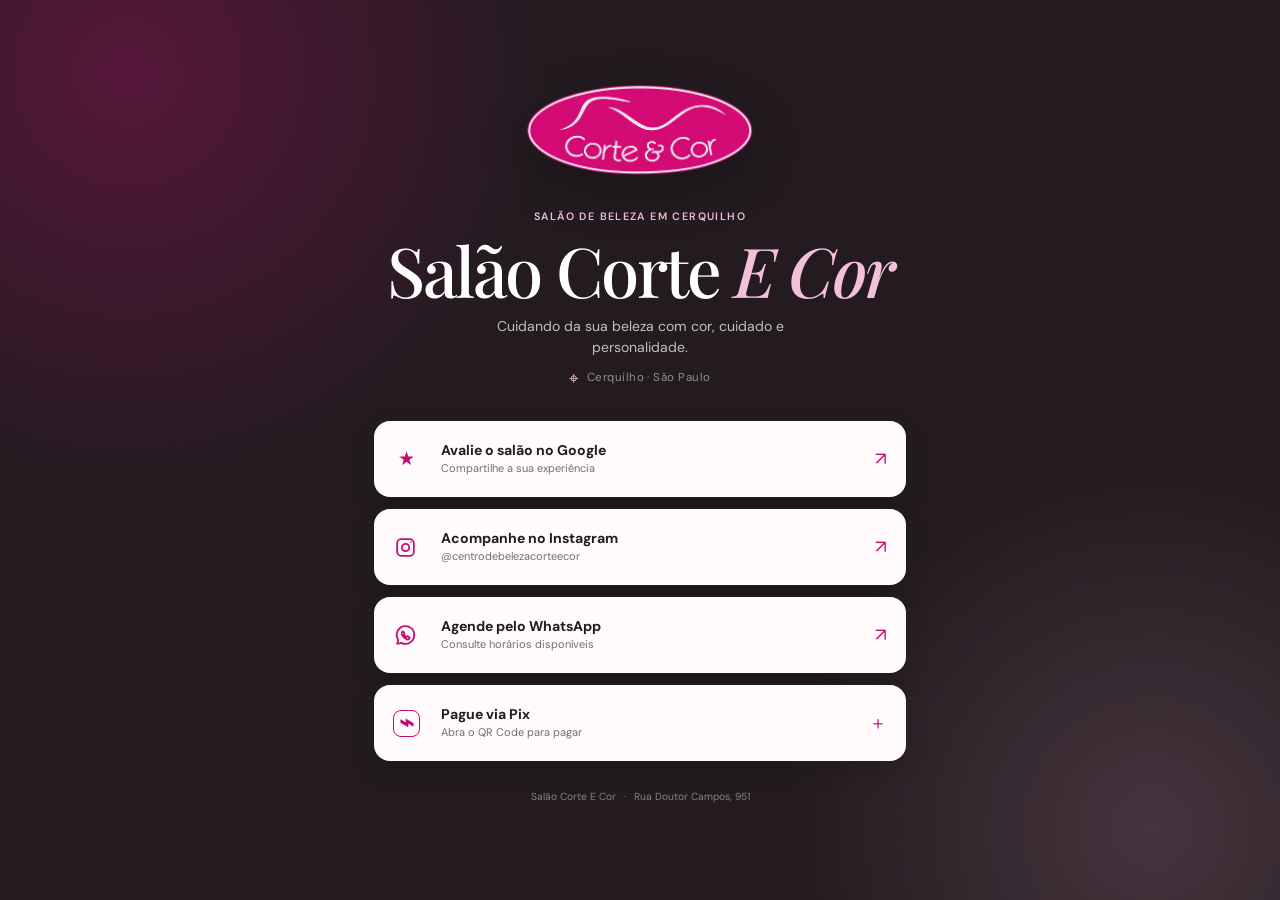
==== biosite/index.html @ 380e9a26 "Add Biosite payment and social links" ====
<!doctype html>
<html lang="pt-BR">
  <head>
    <meta charset="utf-8">
    <meta name="viewport" content="width=device-width, initial-scale=1">
    <meta name="theme-color" content="#231b20">
    <meta name="description" content="Links do Salão Corte E Cor: avaliação no Google, Instagram, agendamento e pagamento via Pix.">
    <meta property="og:type" content="website">
    <meta property="og:title" content="Salão Corte E Cor | Links oficiais">
    <meta property="og:description" content="Encontre os links oficiais do Salão Corte E Cor em Cerquilho.">
    <meta property="og:image" content="../assets/logo.png">
    <title>Salão Corte E Cor | Links oficiais</title>
    <link rel="icon" type="image/png" href="../assets/logo.png">
    <link rel="stylesheet" href="../styles.css">
    <link rel="stylesheet" href="biosite.css">
  </head>
  <body class="biosite-page">
    <main class="biosite-shell">
      <div class="biosite-card">
        <header class="biosite-header">
          <div class="biosite-logo-wrap">
            <img src="../assets/logo.png" alt="Salão Corte E Cor" width="1916" height="821">
          </div>
          <p class="eyebrow">Salão de beleza em Cerquilho</p>
          <h1>Salão Corte <em>E Cor</em></h1>
          <p class="biosite-lead">Cuidando da sua beleza com cor, cuidado e personalidade.</p>
          <p class="biosite-location"><span aria-hidden="true">⌖</span> Cerquilho · São Paulo</p>
        </header>

        <nav class="biosite-links" aria-label="Links oficiais">
          <a class="biosite-link" href="https://qrcodedinamico.com/q/H5ZX3PJK" target="_blank" rel="noopener">
            <span class="link-icon link-icon-star" aria-hidden="true">★</span>
            <span class="link-copy"><strong>Avalie o salão no Google</strong><small>Compartilhe a sua experiência</small></span>
            <span class="link-arrow" aria-hidden="true">↗</span>
          </a>
          <a class="biosite-link" href="https://www.instagram.com/centrodebelezacorteecor/" target="_blank" rel="noopener">
            <svg class="link-icon" viewBox="0 0 24 24" aria-hidden="true" focusable="false"><rect x="4" y="4" width="16" height="16" rx="4"></rect><circle cx="12" cy="12" r="3.5"></circle><circle cx="17.3" cy="6.8" r=".8" fill="currentColor" stroke="none"></circle></svg>
            <span class="link-copy"><strong>Acompanhe no Instagram</strong><small>@centrodebelezacorteecor</small></span>
            <span class="link-arrow" aria-hidden="true">↗</span>
          </a>
          <a class="biosite-link" href="https://wa.me/message/CHSJ5ETGMGOBL1?text=Ol%C3%A1%2C%20gostaria%20de%20agendar%20um%20hor%C3%A1rio.%20Poderia%20confirmar%20os%20hor%C3%A1rios%20dispon%C3%ADveis%3F" target="_blank" rel="noopener">
            <svg class="link-icon whatsapp-icon" viewBox="0 0 24 24" aria-hidden="true" focusable="false"><path d="M20.4 11.6a8.4 8.4 0 0 1-12.3 7.5L4 20l1-4a8.4 8.4 0 1 1 15.4-4.4Z"></path><path d="M9 8.2c.3-.3.7-.2.9.1l1.1 1.7c.2.3.1.6-.1.8l-.6.5c.5 1 1.2 1.7 2.3 2.2l.5-.6c.2-.3.6-.3.9-.1l1.7 1c.3.2.4.6.1.9l-.5.6c-.4.5-1 .7-1.6.5-2.5-.8-4.4-2.7-5.3-5.2-.2-.6 0-1.2.4-1.6Z"></path></svg>
            <span class="link-copy"><strong>Agende pelo WhatsApp</strong><small>Consulte horários disponíveis</small></span>
            <span class="link-arrow" aria-hidden="true">↗</span>
          </a>
          <button class="biosite-link biosite-link-button" type="button" data-pix-open aria-haspopup="dialog">
            <span class="link-icon link-icon-pix" aria-hidden="true">⌁</span>
            <span class="link-copy"><strong>Pague via Pix</strong><small>Abra o QR Code para pagar</small></span>
            <span class="link-arrow" aria-hidden="true">＋</span>
          </button>
        </nav>

        <footer class="biosite-footer">
          <span>Salão Corte E Cor</span>
          <span aria-hidden="true">·</span>
          <span>Rua Doutor Campos, 951</span>
        </footer>
      </div>
    </main>

    <dialog class="pix-dialog" id="pix-dialog" aria-labelledby="pix-title">
      <div class="pix-dialog-inner">
        <button class="pix-close" type="button" data-pix-close aria-label="Fechar pagamento via Pix">×</button>
        <p class="eyebrow">Pagamento via Pix</p>
        <h2 id="pix-title">Escaneie para pagar</h2>
        <p class="pix-intro">Abra o aplicativo do seu banco e aponte a câmera para o QR Code.</p>
        <div class="pix-qr-frame">
          <img src="assets/qr-pix.svg" alt="QR Code Pix do Salão Corte E Cor" width="600" height="600">
        </div>
        <div class="pix-key-block">
          <span class="pix-key-label">Chave Pix</span>
          <div class="pix-key-row">
            <code id="pix-key">+55 15 99714-6833</code>
            <button class="copy-button" type="button" data-copy-pix>Copiar chave</button>
          </div>
          <p class="copy-status" id="copy-status" role="status" aria-live="polite"></p>
        </div>
      </div>
    </dialog>

    <script src="biosite.js"></script>
  </body>
</html>
---- styles.css ----
@import url('https://fonts.googleapis.com/css2?family=DM+Sans:wght@400;500;600;700&family=Playfair+Display:ital,wght@0,500;0,600;1,500;1,600&display=swap');

:root {
  --ink: #231b20;
  --ink-soft: #5f5359;
  --pink: #c30d70;
  --pink-deep: #9d0d5a;
  --pink-light: #e7a9c5;
  --cream: #f8f2ed;
  --paper: #fffdfb;
  --line: rgba(35, 27, 32, .15);
  --white-line: rgba(255, 255, 255, .22);
  --serif: 'Playfair Display', Georgia, serif;
  --sans: 'DM Sans', Arial, sans-serif;
  --container: 1240px;
  --radius: 4px;
  --shadow: 0 25px 60px rgba(48, 16, 33, .12);
}

* { box-sizing: border-box; }
html { scroll-behavior: smooth; }
body { margin: 0; color: var(--ink); background: var(--paper); font-family: var(--sans); font-size: 16px; line-height: 1.55; overflow-x: hidden; }
body.menu-open { overflow: hidden; }
img { display: block; max-width: 100%; }
a { color: inherit; }
button, a { -webkit-tap-highlight-color: transparent; }
button { font: inherit; }
.container { width: min(calc(100% - 48px), var(--container)); margin-inline: auto; }
.sr-only { position: absolute; width: 1px; height: 1px; padding: 0; margin: -1px; overflow: hidden; clip: rect(0, 0, 0, 0); white-space: nowrap; border: 0; }
.skip-link { position: fixed; z-index: 100; top: 12px; left: 12px; padding: 10px 14px; color: var(--ink); background: #fff; transform: translateY(-180%); transition: transform .2s ease; }
.skip-link:focus { transform: translateY(0); }
:focus-visible { outline: 3px solid #f6c7dd; outline-offset: 4px; }

h1, h2, h3, p { margin-top: 0; }
h1, h2, h3 { font-weight: 500; letter-spacing: -.035em; text-wrap: balance; }
h1, h2 { font-family: var(--serif); }
h1 { max-width: 680px; margin-bottom: 24px; font-size: clamp(3.3rem, 7vw, 6.8rem); line-height: .98; }
h2 { margin-bottom: 24px; font-size: clamp(2.7rem, 5vw, 5rem); line-height: 1.02; }
h3 { margin-bottom: 10px; font-size: 1.35rem; line-height: 1.15; }
em { color: var(--pink); font-weight: 500; }
.section-dark em { color: var(--pink-light); }
.eyebrow { margin-bottom: 18px; color: var(--pink); font-size: .72rem; font-weight: 600; letter-spacing: .06em; line-height: 1.4; }
.section-dark .eyebrow { color: var(--pink-light); }
.section-light { background: var(--paper); }
.section-cream { background: var(--cream); }
.section-dark { color: #fffafc; background: var(--ink); }
.section-pink { color: #fff; background: var(--pink); }
.section-pink .eyebrow { color: #f9d7e8; }

.site-header { position: absolute; z-index: 20; top: 0; right: 0; left: 0; color: #fff; border-bottom: 1px solid var(--white-line); }
.site-header.is-stuck { position: fixed; color: var(--ink); background: rgba(255, 253, 251, .94); border-bottom-color: var(--line); box-shadow: 0 12px 25px rgba(35, 27, 32, .07); backdrop-filter: blur(16px); }
.nav-wrap { display: flex; min-height: 92px; align-items: center; justify-content: space-between; gap: 32px; }
.brand { display: block; width: 126px; }
.brand img { width: 100%; height: auto; }
.site-nav { display: flex; align-items: center; gap: clamp(18px, 3vw, 38px); font-size: .78rem; font-weight: 600; }
.site-nav a:not(.nav-cta) { text-decoration: none; opacity: .82; transition: opacity .25s ease, color .25s ease; }
.site-nav a:not(.nav-cta):hover { opacity: 1; color: var(--pink); }
.nav-cta { padding: 12px 18px; color: #fff; background: var(--pink); text-decoration: none; transition: background .25s ease, transform .25s ease; }
.nav-cta:hover { background: #e01b83; transform: translateY(-2px); }
.site-header.is-stuck .nav-cta { color: #fff; background: var(--pink); }
.menu-toggle { display: none; border: 0; color: inherit; background: none; }

.hero { position: relative; display: flex; min-height: 100svh; align-items: center; padding: clamp(128px, 17vh, 164px) 0 clamp(48px, 8vh, 80px); overflow: hidden; }
.hero-grid { position: relative; z-index: 1; display: grid; grid-template-columns: minmax(0, 1.05fr) minmax(360px, .95fr); grid-template-rows: auto auto; align-items: start; column-gap: 8%; row-gap: clamp(18px, 3vh, 28px); }
.hero-copy { grid-column: 1; grid-row: 1; align-self: center; padding-top: clamp(42px, 8vh, 78px); }
.hero-copy h1 { line-height: 1.03; }
.hero-lead { max-width: 490px; margin-bottom: 34px; color: rgba(255, 250, 252, .68); font-size: 1.08rem; line-height: 1.7; }
.hero-actions { grid-column: 1; grid-row: 2; display: flex; flex-direction: column; align-items: flex-start; gap: 14px; justify-content: flex-start; margin-top: 30px; }
.hero-actions .button { min-width: 250px; }
.button { display: inline-flex; align-items: center; justify-content: center; gap: 20px; min-height: 52px; padding: 15px 21px; border: 1px solid transparent; font-size: .8rem; font-weight: 700; text-decoration: none; transition: transform .25s ease, background .25s ease, color .25s ease, border-color .25s ease; }
.whatsapp-icon { display: inline-block; width: 18px; height: 18px; flex: 0 0 auto; fill: none; stroke: currentColor; stroke-width: 1.7; stroke-linecap: round; stroke-linejoin: round; vertical-align: -0.2em; }
.nav-cta .whatsapp-icon { margin-right: 7px; }
.button:hover { transform: translateY(-3px); }
.button-primary { color: #fff; background: var(--pink); }
.button-primary:hover { background: #e01b83; }
.button-dark { color: #fff; background: var(--ink); }
.button-dark:hover { background: var(--pink); }
.button-light { color: var(--pink); background: #fff; }
.button-light:hover { color: #fff; background: var(--ink); }
.floating-booking { position: fixed; z-index: 18; right: 22px; bottom: 22px; width: 60px; height: 60px; display: inline-flex; align-items: center; justify-content: center; padding: 0; color: #fff; background: var(--pink); border-radius: 50%; box-shadow: 0 14px 30px rgba(79, 16, 47, .25); text-decoration: none; isolation: isolate; opacity: 0; visibility: hidden; pointer-events: none; transform: translateY(16px); transition: opacity .3s ease, visibility .3s ease, transform .3s ease, background .25s ease; }
.floating-booking::before, .floating-booking::after { position: absolute; z-index: -1; inset: 0; border: 1px solid rgba(195, 13, 112, .42); border-radius: 50%; content: ''; opacity: 0; pointer-events: none; transform: scale(1); animation: sonar-ring 3.6s cubic-bezier(.2, .65, .25, 1) infinite; }
.floating-booking::after { animation-delay: 1.8s; }
.floating-booking.is-visible { opacity: 1; visibility: visible; pointer-events: auto; transform: translateY(0); }
.floating-booking:hover { background: #e01b83; transform: translateY(-3px); }
.floating-booking .whatsapp-icon { position: relative; z-index: 1; width: 22px; height: 22px; }

@keyframes sonar-ring {
  0% { opacity: 0; transform: scale(1); }
  12% { opacity: .72; }
  72%, 100% { opacity: 0; transform: scale(1.65); }
}
.text-link { display: inline-flex; align-items: center; gap: 18px; color: var(--pink); font-size: .79rem; font-weight: 700; text-decoration: none; }
.text-link span { font-size: 1.2rem; font-weight: 400; transition: transform .25s ease; }
.text-link:hover span { transform: translateX(4px); }
.light-link { color: #fff; }
.stars, .review-stars { color: #f1b24a; letter-spacing: .13em; }
.hero-art { position: relative; grid-column: 2; grid-row: 1 / span 2; align-self: center; width: min(100%, 480px); justify-self: end; }
.hero-frame { position: relative; height: min(560px, 58svh); padding: 0; overflow: visible; border: 0; box-shadow: 18px 18px 0 rgba(231, 169, 197, .3); isolation: isolate; }
.hero-frame:focus-visible { outline: 2px solid var(--pink-light); outline-offset: 8px; }
.hero-card { position: absolute; inset: 0; z-index: 1; display: block; width: 100%; height: 100%; border: 1px solid rgba(255, 255, 255, .2); object-fit: cover; object-position: center; opacity: 1; visibility: visible; transform-origin: center center; backface-visibility: hidden; box-shadow: 0 18px 34px rgba(31, 14, 24, .18); pointer-events: none; will-change: transform, opacity; }
.hero-card:nth-of-type(1) { z-index: 1; transform: translateX(-50px) rotate(-16deg) scale(.93); opacity: .66; }
.hero-card:nth-of-type(2) { z-index: 2; transform: translateX(-25px) rotate(-8deg) scale(.97); opacity: .86; }
.hero-card:nth-of-type(3) { z-index: 5; transform: translateX(0) rotate(0) scale(1); opacity: 1; }
.hero-card:nth-of-type(4) { z-index: 3; transform: translateX(25px) rotate(8deg) scale(.97); opacity: .86; }
.hero-card:nth-of-type(5) { z-index: 1; transform: translateX(50px) rotate(16deg) scale(.93); opacity: .66; }

.intro { padding: 150px 0; }
.split-grid { display: grid; grid-template-columns: 1fr; gap: 0; align-items: start; }
.intro-copy { max-width: 760px; }
.intro-copy p:not(.eyebrow) { max-width: 560px; color: var(--ink-soft); font-size: 1.05rem; }
.intro-copy .text-link { margin-top: 22px; }

.services { padding: 135px 0 145px; }
.section-heading { display: block; margin-bottom: 70px; }
.section-heading > div { max-width: 760px; }
.section-heading h2 { margin-bottom: 0; }
.section-intro { max-width: 560px; margin: 24px 0 0; color: var(--ink-soft); font-size: .95rem; }
.service-grid { display: grid; grid-template-columns: repeat(2, minmax(0, 1fr)); border-top: 1px solid var(--line); border-left: 1px solid var(--line); }
.service-card { position: relative; min-height: 190px; padding: 30px 32px; display: grid; grid-template-columns: 44px minmax(0, 1fr); column-gap: 20px; row-gap: 10px; border-right: 1px solid var(--line); border-bottom: 1px solid var(--line); transition: background .3s ease, transform .3s ease; }
.service-card:hover { z-index: 1; background: #fff; box-shadow: var(--shadow); transform: translateY(-2px); }
.service-icon { display: block; width: 38px; height: 38px; grid-row: 1 / 4; align-self: start; color: var(--pink); fill: none; stroke: currentColor; stroke-width: 1.7; stroke-linecap: round; stroke-linejoin: round; transition: transform .3s ease, color .3s ease; }
.service-card:hover .service-icon { color: var(--pink-deep); transform: translateY(-2px) rotate(-2deg); }
.service-card h3 { grid-column: 2; margin-bottom: 0; }
.service-card p { grid-column: 2; max-width: 300px; margin-bottom: 0; color: var(--ink-soft); font-size: .86rem; }
.service-booking { grid-column: 2; justify-self: start; display: inline-flex; align-items: center; gap: 8px; margin-top: 4px; padding: 7px 11px; color: var(--pink-deep); border: 1px solid var(--pink-light); font-size: .7rem; font-weight: 700; text-decoration: none; transition: color .25s ease, background .25s ease, border-color .25s ease, transform .25s ease; }
.service-booking:hover { color: #fff; background: var(--pink); border-color: var(--pink); transform: translateY(-2px); }
.service-booking .whatsapp-icon { width: 15px; height: 15px; stroke-width: 1.7; }

.work-section { padding: 150px 0; }
.work-heading { margin-bottom: 84px; }
.gallery-group { padding: 55px 0; border-top: 1px solid var(--line); }
.gallery-heading { display: flex; align-items: center; justify-content: space-between; gap: 25px; margin-bottom: 26px; }
.gallery-heading > div { display: block; }
.gallery-heading h3 { margin: 0; font-size: 1.2rem; }
.gallery-heading a { flex: 0 0 auto; color: var(--pink); font-size: .72rem; font-weight: 700; text-decoration: none; }
.gallery-heading a span { display: inline-block; margin-left: 8px; transition: transform .2s ease; }
.gallery-heading a:hover span { transform: translate(3px, -3px); }
.gallery-grid { display: grid; gap: 14px; }
.gallery-grid-five { grid-template-columns: 1.35fr repeat(4, 1fr); }
.gallery-grid-six { grid-template-columns: repeat(6, 1fr); }
.gallery-grid-four { grid-template-columns: repeat(4, 1fr); }
.gallery-grid-three { grid-template-columns: repeat(3, 1fr); max-width: 760px; }
.gallery-grid-nine { grid-template-columns: repeat(5, 1fr); }
.gallery-item { position: relative; min-height: 250px; overflow: hidden; background: #e7dcd8; }
.gallery-grid-five .gallery-item-tall { grid-row: span 2; }
.gallery-grid-six .gallery-item, .gallery-grid-nine .gallery-item { min-height: 310px; }
.gallery-grid-three .gallery-item { min-height: 400px; }
.gallery-item::after { position: absolute; inset: 0; background: linear-gradient(180deg, transparent 60%, rgba(35, 27, 32, .28)); content: ''; opacity: 0; transition: opacity .3s ease; pointer-events: none; }
.gallery-item img { width: 100%; height: 100%; min-height: inherit; object-fit: cover; transition: transform .6s cubic-bezier(.2,.65,.25,1); }
.gallery-item:hover img { transform: scale(1.06); }
.gallery-item:hover::after { opacity: 1; }

.reviews { padding: 108px 0 48px; color: var(--ink); background: var(--cream); }
.reviews-intro { display: flex; align-items: end; justify-content: space-between; gap: 40px; margin-bottom: 34px; }
.reviews-intro h2 { margin-bottom: 0; }
.reviews .eyebrow { color: var(--pink); }
.rating-lockup { display: flex; flex-direction: column; align-items: end; color: var(--ink-soft); font-size: .75rem; }
.rating-number { color: var(--ink); font-family: var(--serif); font-size: 3.7rem; line-height: .9; }
.rating-lockup .stars { margin: 14px 0 7px; }
.reviews-carousel-shell { position: relative; }
.reviews-carousel { overflow-x: auto; overflow-y: hidden; padding-top: 8px; padding-bottom: 22px; scrollbar-color: #c8cdd1 transparent; scrollbar-width: thin; }
.reviews-carousel::-webkit-scrollbar { height: 8px; }
.reviews-carousel::-webkit-scrollbar-track { background: transparent; }
.reviews-carousel::-webkit-scrollbar-thumb { background: #c8cdd1; border-radius: 999px; }
.reviews-track { display: flex; width: max-content; gap: 18px; will-change: transform; }
.reviews-set { display: flex; flex: 0 0 auto; gap: 18px; }
.google-review-card { min-height: 246px; width: min(392px, calc(100vw - 48px)); flex: 0 0 min(392px, calc(100vw - 48px)); padding: 22px; display: flex; flex-direction: column; color: var(--ink); background: #fff; border: 1px solid #eadfd9; border-radius: 16px; box-shadow: 0 3px 10px rgba(82, 45, 58, .09); }
.google-review-head { display: grid; grid-template-columns: 42px minmax(0, 1fr); align-items: center; gap: 11px; }
.review-avatar { display: inline-flex; width: 42px; height: 42px; align-items: center; justify-content: center; color: #fff; background: #8c6e5d; border-radius: 50%; font-size: 1rem; font-weight: 700; }
.review-avatar-blue { background: #0b9b8e; }
.review-avatar-gold { background: #ef5b00; }
.review-avatar-rose { background: #8b2bb4; }
.google-review-head div { display: flex; min-width: 0; flex-direction: column; }
.google-review-head strong { overflow: hidden; font-size: .86rem; text-overflow: ellipsis; white-space: nowrap; }
.google-review-head div span { overflow: hidden; color: var(--ink-soft); font-size: .66rem; text-overflow: ellipsis; white-space: nowrap; }
.google-review-meta { display: flex; align-items: center; gap: 12px; margin: 17px 0 12px; }
.review-stars { color: #f6b500; font-size: .86rem; letter-spacing: .12em; }
.google-review-meta time { color: #6e767c; font-size: .68rem; }
.google-review-text { flex: 1; display: -webkit-box; margin: 0; overflow: hidden; color: #3f464c; font-family: var(--sans); font-size: .83rem; line-height: 1.43; -webkit-box-orient: vertical; -webkit-line-clamp: 4; }
.google-review-foot { display: flex; align-items: center; justify-content: space-between; gap: 10px; margin-top: 18px; padding-top: 14px; border-top: 1px solid #edf0f2; font-size: .68rem; }
.google-verified { display: inline-flex; align-items: center; gap: 6px; color: #5d666c; }
.google-verified > span { display: inline-flex; width: 13px; height: 13px; align-items: center; justify-content: center; color: #fff; background: #1a9a50; border-radius: 50%; font-size: .57rem; font-weight: 700; }
.google-review-foot a { color: #6d747a; text-decoration: none; }
.google-review-foot a:hover, .reviews-footer-note a:hover { color: var(--pink); }
.reviews-footer-note { display: flex; align-items: center; justify-content: space-between; gap: 20px; margin-top: 12px; color: var(--ink-soft); font-size: .74rem; }
.reviews-footer-note a { color: var(--pink-deep); font-weight: 700; text-decoration: none; }
.noscript-note { padding-top: 20px; color: var(--ink-soft); font-size: .82rem; }
.noscript-note a { color: var(--pink-deep); }

.visit { padding: 96px 0 145px; }
.visit-grid { display: grid; grid-template-columns: .9fr 1.1fr; gap: 12%; align-items: start; }
.visit-copy > p:not(.eyebrow) { max-width: 360px; margin-bottom: 30px; color: var(--ink-soft); }
.contact-panel { border-top: 1px solid var(--line); }
.contact-block { display: grid; grid-template-columns: 145px 1fr; gap: 25px; padding: 22px 0; border-bottom: 1px solid var(--line); }
.contact-label { color: var(--pink); font-size: .68rem; font-weight: 700; letter-spacing: .14em; text-transform: uppercase; }
.contact-block a { width: auto; color: var(--ink); font-size: .93rem; text-decoration: none; }
.contact-block a:hover { color: var(--pink); }
.hours-list { display: grid; width: 100%; gap: 0; margin: 0; border: 1px solid var(--line); font-size: .84rem; }
.hours-list div { display: grid; grid-template-columns: minmax(0, 1fr) auto; gap: 20px; min-width: 0; padding: 11px 14px; }
.hours-list div + div { border-top: 1px solid var(--line); }
.hours-list dt { color: var(--ink-soft); }
.hours-list dd { margin: 0; font-weight: 600; text-align: right; }

.faq { padding: 145px 0; }
.faq-grid { display: grid; grid-template-columns: 1fr; gap: 0; align-items: start; }
.faq-content { width: 100%; max-width: none; }
.faq-content details { border-top: 1px solid var(--line); }
.faq-content details:last-child { border-bottom: 1px solid var(--line); }
.faq-content summary { display: flex; align-items: center; justify-content: space-between; gap: 20px; padding: 21px 0; color: var(--ink); background: transparent; cursor: pointer; list-style: none; font-size: .95rem; font-weight: 600; -webkit-tap-highlight-color: transparent; }
.faq-content summary:focus { outline: none; }
.faq-content summary:focus-visible { outline: 3px solid #f6c7dd; outline-offset: 4px; }
.faq-content summary::-webkit-details-marker { display: none; }
.faq-content summary::after { color: var(--pink); content: '+'; font-size: 1.5rem; font-weight: 400; transition: transform .25s ease; }
.faq-content details[open] summary::after { transform: rotate(45deg); }
.faq-answer { overflow: hidden; height: 0; opacity: 0; transition: height .36s cubic-bezier(.2,.65,.25,1), opacity .24s ease; }
.faq-answer p { max-width: 760px; margin: -4px 40px 23px 0; color: var(--ink-soft); font-size: .84rem; }
html:not(.js) .faq-answer { height: auto; opacity: 1; }

.final-cta { padding: 120px 0; text-align: center; }
.final-cta-inner { display: flex; flex-direction: column; align-items: center; }
.final-cta h2 { margin-bottom: 34px; font-size: clamp(3rem, 7vw, 6.4rem); }
.final-cta h2 em { color: #fff; }
.site-footer { color: #fff; background: var(--ink); }
.footer-inner { display: flex; min-height: 0; flex-direction: column; align-items: center; gap: 18px; padding: 42px 0 30px; text-align: center; }
.footer-brand { display: block; width: min(150px, 42vw); text-decoration: none; }
.footer-brand img { width: 100%; height: auto; }
.footer-inner p { margin: 0; color: rgba(255,255,255,.55); font-size: .76rem; text-align: center; }
.footer-links { display: flex; justify-content: center; gap: 22px; flex-wrap: wrap; font-size: .72rem; }
.footer-links a { display: inline-flex; align-items: center; gap: 7px; color: rgba(255,255,255,.75); text-decoration: none; }
.footer-links a:hover { color: var(--pink-light); }
.footer-links .social-icon { width: 17px; height: 17px; flex: 0 0 auto; fill: none; stroke: currentColor; stroke-width: 1.7; stroke-linecap: round; stroke-linejoin: round; vertical-align: 0; }
.footer-links .whatsapp-icon { width: 17px; height: 17px; margin: 0; vertical-align: 0; }
.footer-copyright { color: rgba(255,255,255,.4) !important; font-size: .68rem !important; }

.image-dialog { width: min(92vw, 980px); max-height: 92vh; padding: 22px 54px 24px; color: #fff; background: var(--ink); border: 1px solid var(--white-line); box-shadow: 0 24px 100px rgba(0,0,0,.45); }
.image-dialog::backdrop { background: rgba(22, 14, 19, .86); backdrop-filter: blur(8px); }
.image-dialog-stage { position: relative; display: flex; min-height: clamp(280px, 70vh, 760px); align-items: center; justify-content: center; }
.image-dialog img { width: 100%; max-height: 78vh; object-fit: contain; user-select: none; touch-action: pan-y; cursor: grab; }
.image-dialog img.is-dragging { cursor: grabbing; }
.dialog-nav { position: absolute; z-index: 2; top: 50%; width: 38px; height: 38px; display: inline-flex; align-items: center; justify-content: center; transform: translateY(-50%); color: #fff; background: rgba(0,0,0,.25); border: 1px solid var(--white-line); border-radius: 50%; cursor: pointer; font-size: 1.7rem; line-height: 1; transition: background .2s ease, transform .2s ease; }
.dialog-nav:hover { background: var(--pink); transform: translateY(-50%) scale(1.05); }
.dialog-nav-prev { left: 8px; }
.dialog-nav-next { right: 8px; }
.image-dialog-meta { display: flex; align-items: center; justify-content: space-between; gap: 18px; margin-top: 12px; padding: 0 4px; }
.image-dialog p { margin: 0; color: rgba(255,255,255,.82); font-size: .78rem; }
.dialog-counter { color: rgba(255,255,255,.55); font-size: .72rem; white-space: nowrap; }
.dialog-close { position: absolute; top: 9px; right: 13px; width: 35px; height: 35px; color: #fff; background: rgba(0,0,0,.25); border: 1px solid var(--white-line); border-radius: 50%; cursor: pointer; font-size: 1.4rem; line-height: 1; }

.reveal-up, .reveal-scale { will-change: transform, opacity; }

.booking-dialog { width: min(92vw, 640px); padding: 0; color: var(--ink); background: var(--paper); border: 1px solid var(--line); box-shadow: 0 24px 90px rgba(35, 27, 32, .22); }
.booking-dialog::backdrop { background: rgba(35, 27, 32, .58); backdrop-filter: blur(6px); }
.booking-dialog-inner { position: relative; padding: 42px; }
.booking-dialog h2 { max-width: 500px; margin-bottom: 14px; font-size: clamp(2.25rem, 5vw, 3.7rem); }
.booking-intro { max-width: 470px; margin-bottom: 28px; color: var(--ink-soft); font-size: .9rem; }
.booking-options { display: grid; grid-template-columns: repeat(2, minmax(0, 1fr)); gap: 10px; margin: 0 0 16px; padding: 0; border: 0; }
.booking-option { position: relative; display: flex; min-height: 62px; align-items: center; gap: 12px; padding: 15px 16px; color: var(--ink); background: var(--paper); border: 1px solid var(--line); cursor: pointer; font-size: .84rem; transition: color .25s ease, background .25s ease, border-color .25s ease, transform .25s ease; }
.booking-option:hover { background: #fff; border-color: var(--pink-light); transform: translateY(-2px); }
.booking-option input { position: absolute; width: 1px; height: 1px; opacity: 0; pointer-events: none; }
.booking-option:focus-within { outline: 3px solid #f6c7dd; outline-offset: 3px; }
.booking-option:has(input:checked) { color: var(--pink-deep); background: #fff; border-color: var(--pink); box-shadow: inset 0 0 0 1px var(--pink); }
.booking-option-mark { display: inline-flex; width: 18px; height: 18px; flex: 0 0 18px; align-items: center; justify-content: center; border: 1px solid #b8aab0; border-radius: 3px; }
.booking-option-mark::after { color: #fff; content: '✓'; font-size: .72rem; font-weight: 700; opacity: 0; }
.booking-option:has(input:checked) .booking-option-mark { background: var(--pink); border-color: var(--pink); }
.booking-option:has(input:checked) .booking-option-mark::after { opacity: 1; }
.booking-preview { min-height: 43px; margin: 0 0 22px; padding: 12px 14px; color: var(--ink-soft); background: var(--cream); font-size: .76rem; line-height: 1.45; }
.booking-actions { display: flex; justify-content: flex-end; }
.booking-actions .button { width: 100%; }

@media (max-width: 1000px) {
  .container { width: min(calc(100% - 38px), var(--container)); }
  .hero-grid { column-gap: 5%; }
  .hero-frame { height: min(480px, 56svh); }
  .split-grid, .faq-grid { gap: 5%; }
  .gallery-grid-five { grid-template-columns: repeat(4, 1fr); }
  .gallery-grid-five .gallery-item-tall { grid-column: span 2; grid-row: span 2; }
  .gallery-grid-six, .gallery-grid-four { grid-template-columns: repeat(3, 1fr); }
  .gallery-grid-nine { grid-template-columns: repeat(4, 1fr); }
}

@media (max-width: 900px) and (min-width: 761px) {
  .hero { padding: 112px 0 52px; }
  .hero-grid { display: flex; flex-direction: column; gap: 32px; text-align: left; }
  .hero-copy { max-width: 680px; text-align: left; }
  .hero-copy .eyebrow { margin-bottom: 14px; }
  .hero-lead { margin-inline: 0; }
  .hero-visual { width: min(100%, 430px); margin-inline: auto; }
  .hero-frame { height: min(430px, 48svh); }
  .hero-actions { width: 100%; align-items: center; }
}

@media (max-width: 760px) {
  .container { width: min(calc(100% - 32px), var(--container)); }
  .site-header { background: transparent; }
  .site-header.is-stuck { background: rgba(255, 253, 251, .96); }
  .nav-wrap { min-height: 74px; }
  .brand { width: 108px; }
  .menu-toggle { display: flex; width: 38px; height: 38px; flex-direction: column; align-items: center; justify-content: center; gap: 5px; border: 1px solid currentColor; cursor: pointer; }
  .menu-toggle > span:not(.sr-only) { display: block; width: 16px; height: 1px; background: currentColor; transition: transform .25s ease, opacity .25s ease; }
  .menu-toggle[aria-expanded="true"] > span:nth-child(1) { transform: translateY(6px) rotate(45deg); }
  .menu-toggle[aria-expanded="true"] > span:nth-child(2) { opacity: 0; }
  .menu-toggle[aria-expanded="true"] > span:nth-child(3) { transform: translateY(-6px) rotate(-45deg); }
  .site-nav { position: absolute; top: 74px; right: 0; left: 0; width: 100%; display: none; padding: 22px 16px; color: #fff; background: var(--ink); box-shadow: 0 18px 32px rgba(20, 12, 17, .18); }
  .site-header.is-stuck .site-nav { color: var(--ink); background: rgba(255, 253, 251, .98); box-shadow: var(--shadow); }
  .site-nav.is-open { display: flex; flex-direction: column; align-items: stretch; gap: 20px; }
  .site-nav a:not(.nav-cta) { padding: 7px 0; border-bottom: 1px solid var(--white-line); }
  .site-header.is-stuck .site-nav a:not(.nav-cta) { border-bottom-color: var(--line); }
  .nav-cta { text-align: center; }
  .hero { height: 100svh; min-height: 600px; align-items: stretch; padding: 106px 0 34px; }
  .hero-grid { display: flex; height: 100%; min-height: 0; flex-direction: column; align-items: stretch; justify-content: space-between; gap: 0; }
  .hero-copy { padding-top: 0; margin-bottom: 0; text-align: left; }
  .hero-copy .eyebrow { margin-bottom: 14px; }
  h1 { margin-bottom: 16px; font-size: clamp(2.65rem, 12vw, 4.8rem); }
  .hero-lead { max-width: 390px; margin-bottom: 0; font-size: .9rem; line-height: 1.5; }
  .hero-actions { width: min(100%, 300px); align-items: center; gap: 12px; margin: -20px auto 0; padding-top: 0; }
  .hero-actions .button { width: 100%; min-width: 0; }
  .button { width: fit-content; }
  .floating-booking { right: 16px; bottom: 16px; width: 56px; height: 56px; }
  .hero-art { width: min(100%, 300px); max-width: 300px; margin: 0 auto; }
  .hero-frame { height: clamp(160px, 29svh, 260px); box-shadow: 10px 10px 0 rgba(231, 169, 197, .3); }
  .hero-card:nth-of-type(1) { transform: translateX(-32px) rotate(-10deg) scale(.94); }
  .hero-card:nth-of-type(2) { transform: translateX(-16px) rotate(-5deg) scale(.97); }
  .hero-card:nth-of-type(3) { transform: translate3d(0, 0, 0) rotate(0deg) scale(1); opacity: 1; }
  .hero-card:nth-of-type(4) { transform: translateX(16px) rotate(5deg) scale(.97); }
  .hero-card:nth-of-type(5) { transform: translateX(32px) rotate(10deg) scale(.94); }
  .intro, .services, .work-section, .reviews, .visit, .faq { padding: 90px 0; }
  .reviews { padding-bottom: 44px; }
  .visit { padding-top: 72px; }
  .split-grid, .faq-grid, .visit-grid { display: flex; flex-direction: column; gap: 45px; }
  .section-heading, .reviews-intro { display: block; margin-bottom: 45px; }
  .section-intro { margin-top: 24px; }
  .service-grid { grid-template-columns: 1fr; }
  .service-card { min-height: 0; grid-column: auto; grid-template-columns: 38px minmax(0, 1fr); padding: 25px 18px; background: transparent; }
  .service-icon { width: 32px; height: 32px; stroke-width: 1.8; }
  .service-card h3 { font-size: 1.12rem; }
  .service-card p { font-size: .78rem; }
  .service-booking { padding: 7px 10px; font-size: .72rem; }
  .booking-dialog-inner { padding: 34px 24px 26px; }
  .booking-options { grid-template-columns: 1fr; }
  .gallery-group { padding: 38px 0; }
  .gallery-heading { align-items: start; flex-direction: column; gap: 13px; }
  .gallery-heading h3 { font-size: 1.05rem; }
  .gallery-grid-five, .gallery-grid-six, .gallery-grid-four, .gallery-grid-nine { grid-template-columns: repeat(2, 1fr); }
  .gallery-grid-five .gallery-item-tall { grid-column: span 2; grid-row: span 1; }
  .gallery-grid-five .gallery-item-tall, .gallery-grid-six .gallery-item, .gallery-grid-nine .gallery-item { min-height: 235px; }
  .gallery-grid-three { grid-template-columns: 1fr 1fr; }
  .gallery-grid-three .gallery-item { min-height: 270px; }
  .gallery-grid-three .gallery-item:first-child { grid-column: span 2; }
  .image-dialog { padding: 16px 44px 18px; }
  .image-dialog-stage { min-height: clamp(220px, 62vh, 560px); }
  .dialog-nav { width: 32px; height: 32px; font-size: 1.4rem; }
  .dialog-nav-prev { left: 4px; }
  .dialog-nav-next { right: 4px; }
  .image-dialog-meta { align-items: flex-start; flex-direction: column; gap: 6px; }
  .rating-lockup { align-items: start; margin-top: 28px; }
  .reviews-track, .reviews-set { gap: 12px; }
  .google-review-card { width: min(86vw, 360px); flex-basis: min(86vw, 360px); }
  .reviews-footer-note { display: block; }
  .reviews-footer-note a { display: inline-block; margin-top: 9px; }
  .contact-block { grid-template-columns: 1fr; gap: 10px; }
  .footer-inner { gap: 17px; padding: 32px 0 26px; }
  .footer-inner p { text-align: center; }
  .footer-links { justify-content: center; }
}

@media (min-width: 761px) and (max-height: 700px) {
  .hero { padding-top: 110px; padding-bottom: 36px; }
  .hero-grid { row-gap: 12px; }
  .hero-copy { padding-top: 0; }
  .hero-frame { height: min(430px, 55svh); }
}

@media (prefers-reduced-motion: reduce) {
  html { scroll-behavior: auto; }
  *, *::before, *::after { animation-duration: .01ms !important; animation-iteration-count: 1 !important; transition-duration: .01ms !important; }
  .faq-answer { transition: none; }
  .floating-booking::before, .floating-booking::after { animation: none; opacity: 0; }
}
---- biosite/biosite.css ----
.biosite-page {
  --biosite-pink: #c30d70;
  --biosite-pink-light: #f4bfd8;
  --biosite-ink: #231b20;
  min-height: 100svh;
  color: #fff;
  background:
    radial-gradient(circle at 10% 8%, rgba(195, 13, 112, .32), transparent 30%),
    radial-gradient(circle at 90% 92%, rgba(231, 169, 197, .18), transparent 26%),
    var(--biosite-ink);
}

.biosite-shell {
  display: flex;
  min-height: 100svh;
  justify-content: center;
  padding: 30px 16px 24px;
}

.biosite-card {
  width: min(100%, 560px);
  padding: clamp(26px, 6vw, 50px) clamp(4px, 2vw, 14px) 22px;
}

.biosite-header {
  display: flex;
  flex-direction: column;
  align-items: center;
  text-align: center;
}

.biosite-logo-wrap {
  width: min(236px, 62vw);
  margin-bottom: 28px;
  filter: drop-shadow(0 16px 24px rgba(0, 0, 0, .24));
}

.biosite-logo-wrap img {
  width: 100%;
  height: auto;
}

.biosite-page .eyebrow {
  margin-bottom: 12px;
  color: var(--biosite-pink-light);
  font-size: .67rem;
  letter-spacing: .13em;
  text-transform: uppercase;
}

.biosite-page h1 {
  margin-bottom: 12px;
  color: #fff;
  font-size: clamp(2.4rem, 9vw, 4.3rem);
  line-height: .98;
}

.biosite-page h1 em {
  color: var(--biosite-pink-light);
}

.biosite-lead {
  max-width: 340px;
  margin-bottom: 10px;
  color: rgba(255, 255, 255, .72);
  font-size: .88rem;
}

.biosite-location {
  display: inline-flex;
  align-items: center;
  gap: 7px;
  margin-bottom: 34px;
  color: rgba(255, 255, 255, .5);
  font-size: .72rem;
  letter-spacing: .04em;
}

.biosite-location span {
  color: var(--biosite-pink-light);
  font-size: 1.05rem;
  line-height: 1;
}

.biosite-links {
  display: grid;
  gap: 12px;
}

.biosite-link {
  display: grid;
  min-height: 76px;
  grid-template-columns: 34px minmax(0, 1fr) 22px;
  align-items: center;
  gap: 14px;
  padding: 15px 18px;
  color: var(--biosite-ink);
  background: #fffafc;
  border: 1px solid rgba(255, 255, 255, .42);
  border-radius: 16px;
  box-shadow: 0 10px 24px rgba(0, 0, 0, .14);
  text-align: left;
  text-decoration: none;
  transition: transform .25s ease, background .25s ease, box-shadow .25s ease;
}

.biosite-link:hover {
  background: #fff;
  box-shadow: 0 15px 30px rgba(0, 0, 0, .22);
  transform: translateY(-3px);
}

.biosite-link:focus-visible {
  outline: 3px solid var(--biosite-pink-light);
  outline-offset: 4px;
}

.biosite-link-button {
  width: 100%;
  font: inherit;
  cursor: pointer;
}

.link-icon {
  width: 25px;
  height: 25px;
  color: var(--biosite-pink);
  fill: none;
  stroke: currentColor;
  stroke-linecap: round;
  stroke-linejoin: round;
  stroke-width: 1.7;
}

.link-icon-star,
.link-icon-pix {
  display: inline-flex;
  width: 27px;
  height: 27px;
  align-items: center;
  justify-content: center;
  color: var(--biosite-pink);
  font-size: 1.2rem;
  line-height: 1;
}

.link-icon-pix {
  border: 1px solid currentColor;
  border-radius: 8px;
  font-size: 1.55rem;
  font-weight: 700;
}

.link-copy {
  display: flex;
  min-width: 0;
  flex-direction: column;
  gap: 3px;
}

.link-copy strong {
  font-size: .88rem;
  line-height: 1.2;
}

.link-copy small {
  overflow: hidden;
  color: #776b72;
  font-size: .69rem;
  line-height: 1.2;
  text-overflow: ellipsis;
  white-space: nowrap;
}

.link-arrow {
  color: var(--biosite-pink);
  font-size: 1.15rem;
  text-align: right;
}

.biosite-footer {
  display: flex;
  justify-content: center;
  gap: 8px;
  margin-top: 28px;
  color: rgba(255, 255, 255, .45);
  font-size: .64rem;
  text-align: center;
}

.pix-dialog {
  width: min(calc(100% - 28px), 410px);
  padding: 0;
  overflow: visible;
  color: var(--biosite-ink);
  background: #fffafc;
  border: 0;
  border-radius: 22px;
  box-shadow: 0 24px 90px rgba(0, 0, 0, .42);
}

.pix-dialog::backdrop {
  background: rgba(20, 13, 17, .72);
  backdrop-filter: blur(8px);
}

.pix-dialog-inner {
  position: relative;
  padding: 34px 24px 24px;
  text-align: center;
}

.pix-dialog .eyebrow {
  margin-bottom: 10px;
  color: var(--biosite-pink);
}

.pix-dialog h2 {
  margin-bottom: 10px;
  font-size: clamp(2rem, 8vw, 3rem);
}

.pix-intro {
  margin-bottom: 20px;
  color: #71656b;
  font-size: .78rem;
}

.pix-close {
  position: absolute;
  top: 11px;
  right: 13px;
  width: 32px;
  height: 32px;
  display: inline-flex;
  align-items: center;
  justify-content: center;
  color: var(--biosite-ink);
  background: transparent;
  border: 1px solid rgba(35, 27, 32, .16);
  border-radius: 50%;
  cursor: pointer;
  font-size: 1.35rem;
  line-height: 1;
}

.pix-close:hover {
  color: #fff;
  background: var(--biosite-pink);
  border-color: var(--biosite-pink);
}

.pix-qr-frame {
  width: min(100%, 250px);
  margin: 0 auto 20px;
  padding: 12px;
  background: #fff;
  border: 1px solid #eadde3;
  border-radius: 14px;
}

.pix-qr-frame img {
  width: 100%;
  height: auto;
  image-rendering: pixelated;
}

.pix-key-block {
  padding-top: 17px;
  border-top: 1px solid #eadde3;
  text-align: left;
}

.pix-key-label {
  display: block;
  margin-bottom: 7px;
  color: var(--biosite-pink);
  font-size: .66rem;
  font-weight: 700;
  letter-spacing: .1em;
  text-transform: uppercase;
}

.pix-key-row {
  display: flex;
  align-items: center;
  justify-content: space-between;
  gap: 12px;
}

.pix-key-row code {
  overflow-wrap: anywhere;
  color: var(--biosite-ink);
  font-family: var(--sans);
  font-size: .82rem;
  font-weight: 700;
}

.copy-button {
  flex: 0 0 auto;
  padding: 9px 12px;
  color: #fff;
  background: var(--biosite-pink);
  border: 1px solid var(--biosite-pink);
  border-radius: 8px;
  cursor: pointer;
  font-size: .68rem;
  font-weight: 700;
  transition: background .2s ease, transform .2s ease;
}

.copy-button:hover {
  background: #9d0d5a;
  transform: translateY(-1px);
}

.copy-button:focus-visible,
.pix-close:focus-visible {
  outline: 3px solid #f1afd0;
  outline-offset: 3px;
}

.copy-status {
  min-height: 18px;
  margin: 8px 0 0;
  color: #23804a;
  font-size: .68rem;
}

@media (max-width: 420px) {
  .biosite-shell {
    padding-inline: 12px;
  }

  .biosite-card {
    padding-inline: 0;
  }

  .biosite-link {
    grid-template-columns: 30px minmax(0, 1fr) 18px;
    gap: 11px;
    padding-inline: 14px;
  }

  .pix-dialog-inner {
    padding-inline: 19px;
  }

  .pix-key-row {
    align-items: flex-start;
    flex-direction: column;
    gap: 10px;
  }

  .copy-button {
    width: 100%;
  }
}

@media (prefers-reduced-motion: reduce) {
  .biosite-link,
  .copy-button {
    transition: none;
  }
}
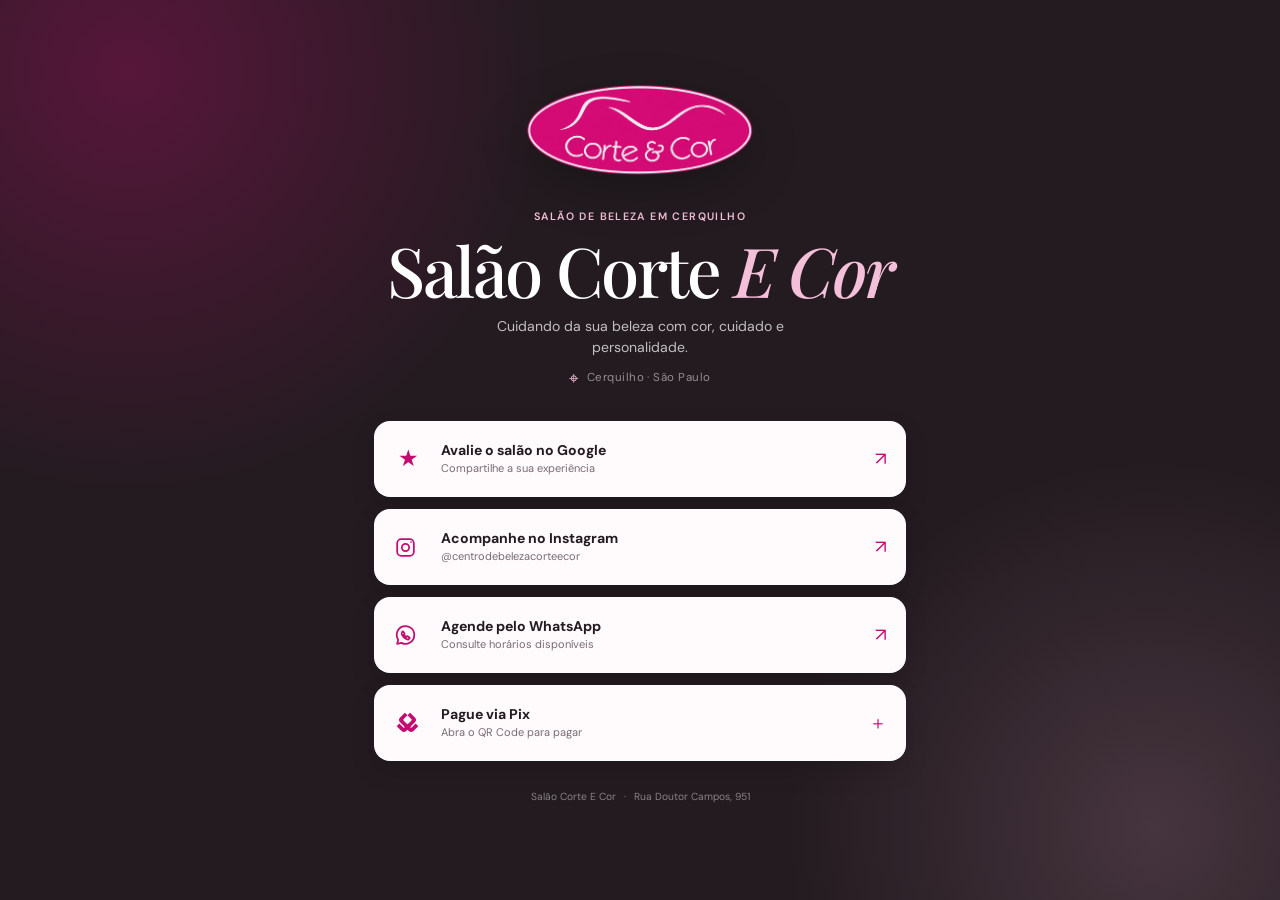
==== commit 5311afa9: "Refine Biosite payment and review icons" ====
--- a/biosite/index.html
+++ b/biosite/index.html
@@ -38,13 +38,18 @@
             <span class="link-copy"><strong>Acompanhe no Instagram</strong><small>@centrodebelezacorteecor</small></span>
             <span class="link-arrow" aria-hidden="true">↗</span>
           </a>
-          <a class="biosite-link" href="https://wa.me/message/CHSJ5ETGMGOBL1?text=Ol%C3%A1%2C%20gostaria%20de%20agendar%20um%20hor%C3%A1rio.%20Poderia%20confirmar%20os%20hor%C3%A1rios%20dispon%C3%ADveis%3F" target="_blank" rel="noopener">
+          <button class="biosite-link biosite-link-button" type="button" data-booking-open aria-haspopup="dialog">
             <svg class="link-icon whatsapp-icon" viewBox="0 0 24 24" aria-hidden="true" focusable="false"><path d="M20.4 11.6a8.4 8.4 0 0 1-12.3 7.5L4 20l1-4a8.4 8.4 0 1 1 15.4-4.4Z"></path><path d="M9 8.2c.3-.3.7-.2.9.1l1.1 1.7c.2.3.1.6-.1.8l-.6.5c.5 1 1.2 1.7 2.3 2.2l.5-.6c.2-.3.6-.3.9-.1l1.7 1c.3.2.4.6.1.9l-.5.6c-.4.5-1 .7-1.6.5-2.5-.8-4.4-2.7-5.3-5.2-.2-.6 0-1.2.4-1.6Z"></path></svg>
             <span class="link-copy"><strong>Agende pelo WhatsApp</strong><small>Consulte horários disponíveis</small></span>
             <span class="link-arrow" aria-hidden="true">↗</span>
-          </a>
+          </button>
           <button class="biosite-link biosite-link-button" type="button" data-pix-open aria-haspopup="dialog">
-            <span class="link-icon link-icon-pix" aria-hidden="true">⌁</span>
+            <svg class="link-icon link-icon-pix" viewBox="0 0 32 32" aria-hidden="true" focusable="false">
+              <path d="m13.1 4.1-5.3 5.3a3.7 3.7 0 0 0 0 5.2l5.3 5.3 2.9-2.9-4.4-4.4a.9.9 0 0 1 0-1.2L16 7l-2.9-2.9Z"></path>
+              <path d="m18.9 4.1 5.3 5.3a3.7 3.7 0 0 1 0 5.2l-5.3 5.3-2.9-2.9 4.4-4.4a.9.9 0 0 0 0-1.2L16 7l2.9-2.9Z"></path>
+              <path d="m4.1 18.9 5.3 5.3a3.7 3.7 0 0 0 5.2 0l5.3-5.3-2.9-2.9-4.4 4.4a.9.9 0 0 1-1.2 0L7 16l-2.9 2.9Z"></path>
+              <path d="m27.9 18.9-5.3 5.3a3.7 3.7 0 0 1-5.2 0l-5.3-5.3 2.9-2.9 4.4 4.4a.9.9 0 0 0 1.2 0L25 16l2.9 2.9Z"></path>
+            </svg>
             <span class="link-copy"><strong>Pague via Pix</strong><small>Abra o QR Code para pagar</small></span>
             <span class="link-arrow" aria-hidden="true">＋</span>
           </button>
@@ -78,6 +83,22 @@
       </div>
     </dialog>
 
+    <dialog class="booking-dialog" id="booking-dialog" aria-labelledby="booking-title">
+      <div class="booking-dialog-inner">
+        <button class="dialog-close booking-close" type="button" data-booking-close aria-label="Fechar agendamento">×</button>
+        <p class="eyebrow">Agendamento</p>
+        <h2 id="booking-title">Qual serviço você deseja agendar?</h2>
+        <p class="booking-intro">Selecione uma ou mais opções. O WhatsApp será aberto com uma mensagem pronta para o salão.</p>
+        <form id="booking-form">
+          <fieldset class="booking-options" id="booking-services">
+            <legend class="sr-only">Serviços para agendamento</legend>
+          </fieldset>
+          <p class="booking-preview" id="booking-preview" aria-live="polite">Selecione pelo menos um serviço para continuar.</p>
+          <div class="booking-actions"><button class="button button-primary" type="submit"><svg class="whatsapp-icon" viewBox="0 0 24 24" aria-hidden="true" focusable="false"><path d="M20.4 11.6a8.4 8.4 0 0 1-12.3 7.5L4 20l1-4a8.4 8.4 0 1 1 15.4-4.4Z"></path><path d="M9 8.2c.3-.3.7-.2.9.1l1.1 1.7c.2.3.1.6-.1.8l-.6.5c.5 1 1.2 1.7 2.3 2.2l.5-.6c.2-.3.6-.3.9-.1l1.7 1c.3.2.4.6.1.9l-.5.6c-.4.5-1 .7-1.6.5-2.5-.8-4.4-2.7-5.3-5.2-.2-.6 0-1.2.4-1.6Z"></path></svg>Continuar no WhatsApp <span aria-hidden="true">↗</span></button></div>
+        </form>
+      </div>
+    </dialog>
+
     <script src="biosite.js"></script>
   </body>
 </html>
--- a/biosite/biosite.css
+++ b/biosite/biosite.css
@@ -132,23 +132,24 @@
   stroke-width: 1.7;
 }
 
-.link-icon-star,
+.link-icon-star {
+  display: inline-flex;
+  width: 30px;
+  height: 30px;
+  align-items: center;
+  justify-content: center;
+  color: var(--biosite-pink);
+  font-size: 1.45rem;
+  line-height: 1;
+}
+
 .link-icon-pix {
-  display: inline-flex;
-  width: 27px;
-  height: 27px;
-  align-items: center;
-  justify-content: center;
-  color: var(--biosite-pink);
-  font-size: 1.2rem;
-  line-height: 1;
-}
-
-.link-icon-pix {
-  border: 1px solid currentColor;
-  border-radius: 8px;
-  font-size: 1.55rem;
-  font-weight: 700;
+  display: inline-block;
+  width: 29px;
+  height: 29px;
+  color: var(--biosite-pink);
+  fill: currentColor;
+  stroke: none;
 }
 
 .link-copy {
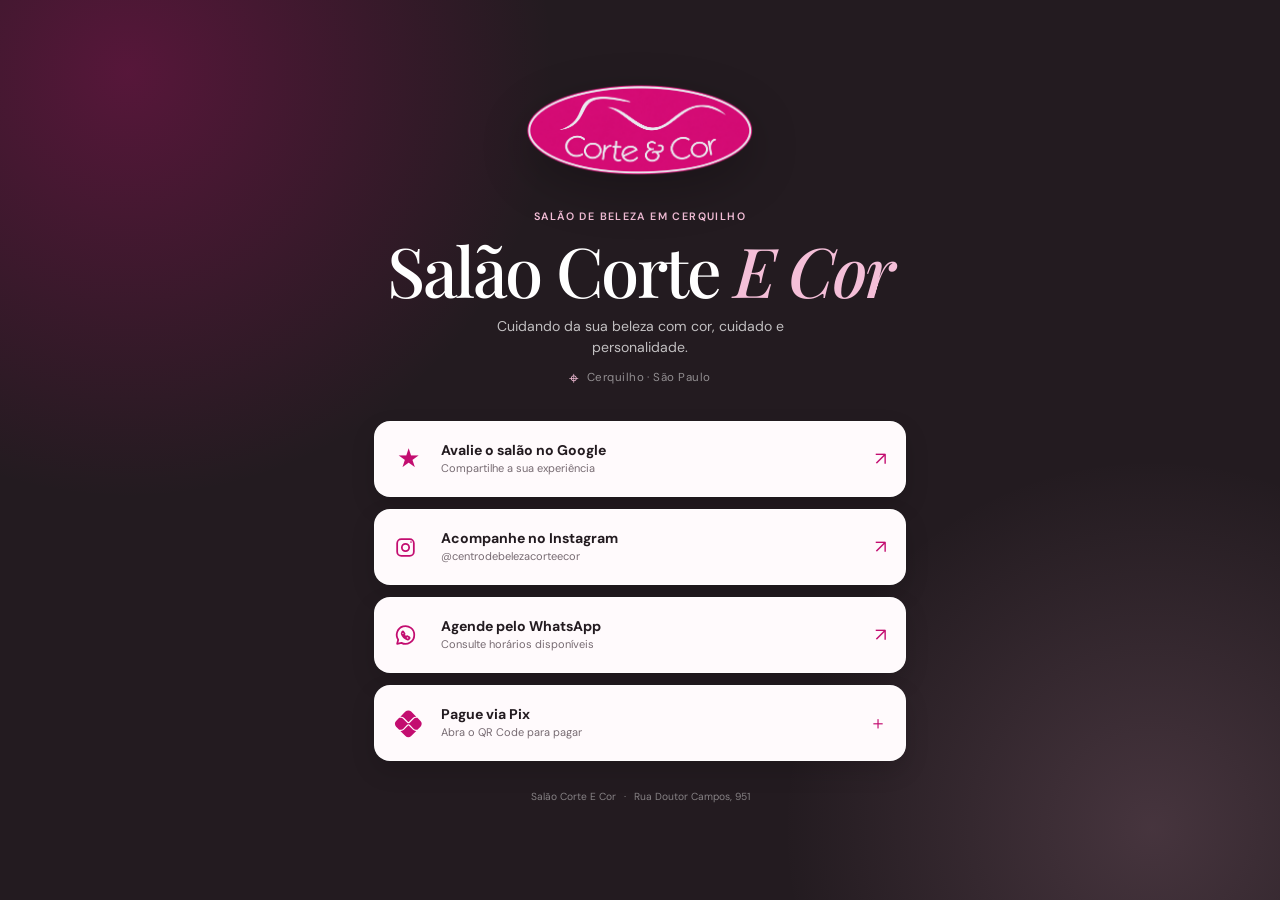
==== commit b04d9bf2: "Use Pix reference symbol in Biosite button" ====
--- a/biosite/index.html
+++ b/biosite/index.html
@@ -44,11 +44,10 @@
             <span class="link-arrow" aria-hidden="true">↗</span>
           </button>
           <button class="biosite-link biosite-link-button" type="button" data-pix-open aria-haspopup="dialog">
-            <svg class="link-icon link-icon-pix" viewBox="0 0 32 32" aria-hidden="true" focusable="false">
-              <path d="m13.1 4.1-5.3 5.3a3.7 3.7 0 0 0 0 5.2l5.3 5.3 2.9-2.9-4.4-4.4a.9.9 0 0 1 0-1.2L16 7l-2.9-2.9Z"></path>
-              <path d="m18.9 4.1 5.3 5.3a3.7 3.7 0 0 1 0 5.2l-5.3 5.3-2.9-2.9 4.4-4.4a.9.9 0 0 0 0-1.2L16 7l2.9-2.9Z"></path>
-              <path d="m4.1 18.9 5.3 5.3a3.7 3.7 0 0 0 5.2 0l5.3-5.3-2.9-2.9-4.4 4.4a.9.9 0 0 1-1.2 0L7 16l-2.9 2.9Z"></path>
-              <path d="m27.9 18.9-5.3 5.3a3.7 3.7 0 0 1-5.2 0l-5.3-5.3 2.9-2.9 4.4 4.4a.9.9 0 0 0 1.2 0L25 16l2.9 2.9Z"></path>
+            <svg class="link-icon link-icon-pix" viewBox="530 25 85 80" aria-hidden="true" focusable="false">
+              <path d="m 596.82737,86.620206 c -3.08045,0 -5.97782,-1.19944 -8.15622,-3.37679 l -11.77678,-11.77713 c -0.82691,-0.82903 -2.26801,-0.82656 -3.09456,0 l -11.81982,11.82017 c -2.17841,2.17734 -5.07577,3.37679 -8.15623,3.37679 h -2.32092 l 14.9158,14.915444 c 4.65807,4.65808 12.21069,4.65808 16.86912,0 l 14.95813,-14.958484 z"></path>
+              <path d="m 553.82362,44.963326 c 3.08046,0 5.97782,1.19944 8.15622,3.37679 l 11.81982,11.82193 c 0.85125,0.85161 2.2412,0.85479 3.09457,-10e-4 l 11.77678,-11.77784 c 2.1784,-2.17735 5.07576,-3.37679 8.15622,-3.37679 h 1.41852 l -14.95778,-14.95813 c -4.65878,-4.658432 -12.2114,-4.658432 -16.86948,0 l -14.91509,14.91509 z"></path>
+              <path d="m 610.61844,57.378776 -9.03922,-9.03922 c -0.19897,0.0797 -0.41452,0.12946 -0.64206,0.12946 h -4.10986 c -2.12478,0 -4.20476,0.86184 -5.70618,2.36432 l -11.77643,11.77678 c -1.10207,1.10208 -2.55022,1.65347 -3.99697,1.65347 -1.44815,0 -2.89524,-0.55139 -3.99697,-1.65241 l -11.82088,-11.82088 c -1.50142,-1.50283 -3.5814,-2.36431 -5.70618,-2.36431 h -5.05354 c -0.21555,0 -0.41698,-0.0508 -0.60713,-0.12242 l -9.07521,9.07521 c -4.65843,4.65843 -4.65843,12.2107 0,16.86913 l 9.07486,9.07485 c 0.1905,-0.0716 0.39193,-0.12241 0.60748,-0.12241 h 5.05354 c 2.12478,0 4.20476,-0.86148 5.70618,-2.36396 l 11.81982,-11.81982 c 2.13643,-2.13466 5.8607,-2.13537 7.995,0.001 l 11.77643,11.77573 c 1.50142,1.50248 3.5814,2.36431 5.70618,2.36431 h 4.10986 c 0.22754,0 0.44309,0.0497 0.64206,0.12947 l 9.03922,-9.03922 c 4.65808,-4.65843 4.65808,-12.2107 0,-16.86913 z"></path>
             </svg>
             <span class="link-copy"><strong>Pague via Pix</strong><small>Abra o QR Code para pagar</small></span>
             <span class="link-arrow" aria-hidden="true">＋</span>
--- a/biosite/biosite.css
+++ b/biosite/biosite.css
@@ -134,12 +134,12 @@
 
 .link-icon-star {
   display: inline-flex;
-  width: 30px;
-  height: 30px;
+  width: 31px;
+  height: 31px;
   align-items: center;
   justify-content: center;
   color: var(--biosite-pink);
-  font-size: 1.45rem;
+  font-size: 1.6rem;
   line-height: 1;
 }
 
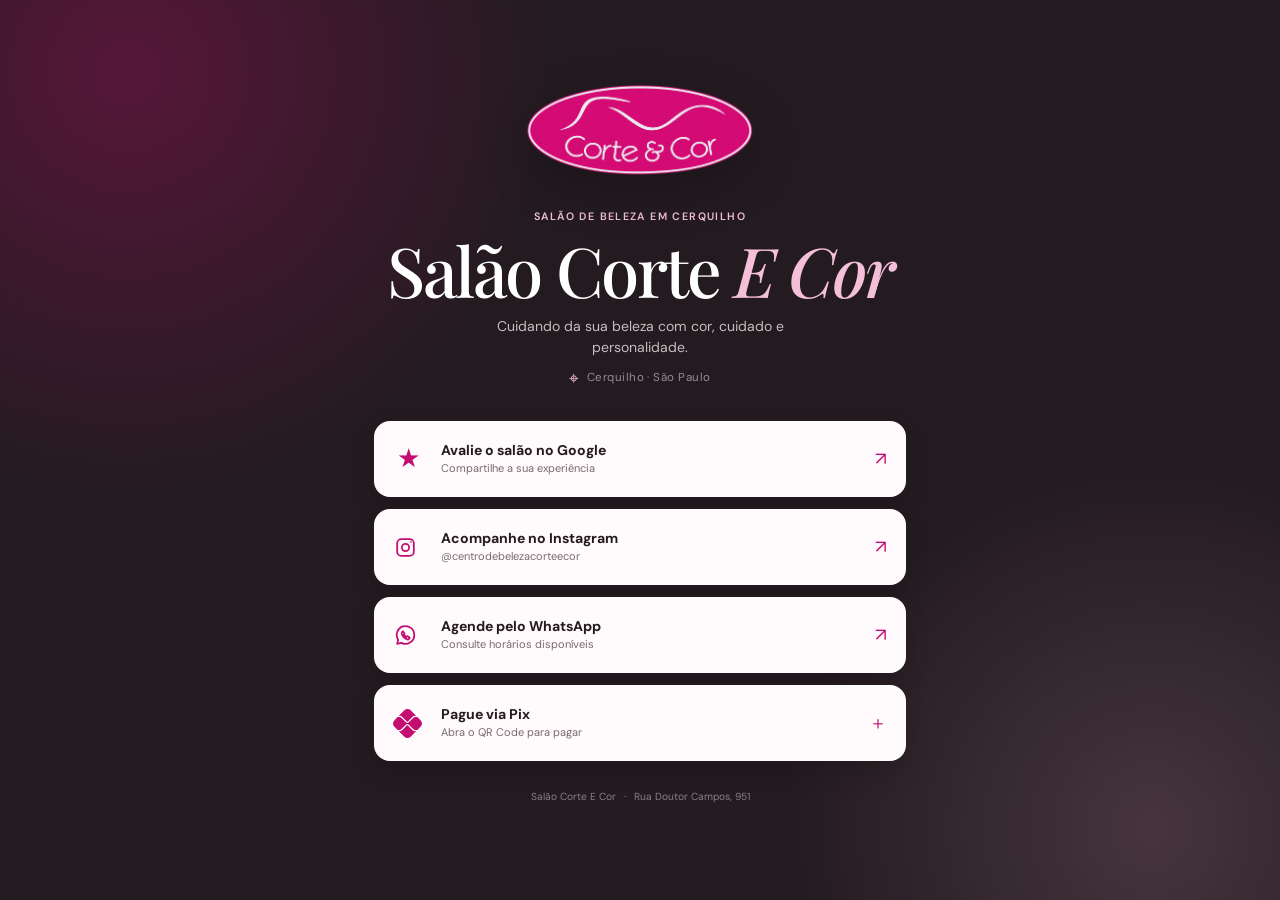
==== commit a51088ea: "Use Simple Icons Pix mark" ====
--- a/biosite/index.html
+++ b/biosite/index.html
@@ -44,10 +44,8 @@
             <span class="link-arrow" aria-hidden="true">↗</span>
           </button>
           <button class="biosite-link biosite-link-button" type="button" data-pix-open aria-haspopup="dialog">
-            <svg class="link-icon link-icon-pix" viewBox="530 25 85 80" aria-hidden="true" focusable="false">
-              <path d="m 596.82737,86.620206 c -3.08045,0 -5.97782,-1.19944 -8.15622,-3.37679 l -11.77678,-11.77713 c -0.82691,-0.82903 -2.26801,-0.82656 -3.09456,0 l -11.81982,11.82017 c -2.17841,2.17734 -5.07577,3.37679 -8.15623,3.37679 h -2.32092 l 14.9158,14.915444 c 4.65807,4.65808 12.21069,4.65808 16.86912,0 l 14.95813,-14.958484 z"></path>
-              <path d="m 553.82362,44.963326 c 3.08046,0 5.97782,1.19944 8.15622,3.37679 l 11.81982,11.82193 c 0.85125,0.85161 2.2412,0.85479 3.09457,-10e-4 l 11.77678,-11.77784 c 2.1784,-2.17735 5.07576,-3.37679 8.15622,-3.37679 h 1.41852 l -14.95778,-14.95813 c -4.65878,-4.658432 -12.2114,-4.658432 -16.86948,0 l -14.91509,14.91509 z"></path>
-              <path d="m 610.61844,57.378776 -9.03922,-9.03922 c -0.19897,0.0797 -0.41452,0.12946 -0.64206,0.12946 h -4.10986 c -2.12478,0 -4.20476,0.86184 -5.70618,2.36432 l -11.77643,11.77678 c -1.10207,1.10208 -2.55022,1.65347 -3.99697,1.65347 -1.44815,0 -2.89524,-0.55139 -3.99697,-1.65241 l -11.82088,-11.82088 c -1.50142,-1.50283 -3.5814,-2.36431 -5.70618,-2.36431 h -5.05354 c -0.21555,0 -0.41698,-0.0508 -0.60713,-0.12242 l -9.07521,9.07521 c -4.65843,4.65843 -4.65843,12.2107 0,16.86913 l 9.07486,9.07485 c 0.1905,-0.0716 0.39193,-0.12241 0.60748,-0.12241 h 5.05354 c 2.12478,0 4.20476,-0.86148 5.70618,-2.36396 l 11.81982,-11.81982 c 2.13643,-2.13466 5.8607,-2.13537 7.995,0.001 l 11.77643,11.77573 c 1.50142,1.50248 3.5814,2.36431 5.70618,2.36431 h 4.10986 c 0.22754,0 0.44309,0.0497 0.64206,0.12947 l 9.03922,-9.03922 c 4.65808,-4.65843 4.65808,-12.2107 0,-16.86913 z"></path>
+            <svg class="link-icon link-icon-pix" viewBox="0 0 24 24" aria-hidden="true" focusable="false">
+              <path d="M5.283 18.36a3.505 3.505 0 0 0 2.493-1.032l3.6-3.6a.684.684 0 0 1 .946 0l3.613 3.613a3.504 3.504 0 0 0 2.493 1.032h.71l-4.56 4.56a3.647 3.647 0 0 1-5.156 0L4.85 18.36ZM18.428 5.627a3.505 3.505 0 0 0-2.493 1.032l-3.613 3.614a.67.67 0 0 1-.946 0l-3.6-3.6A3.505 3.505 0 0 0 5.283 5.64h-.434l4.573-4.572a3.646 3.646 0 0 1 5.156 0l4.559 4.559ZM1.068 9.422 3.79 6.699h1.492a2.483 2.483 0 0 1 1.744.722l3.6 3.6a1.73 1.73 0 0 0 2.443 0l3.614-3.613a2.482 2.482 0 0 1 1.744-.723h1.767l2.737 2.737a3.646 3.646 0 0 1 0 5.156l-2.736 2.736h-1.768a2.482 2.482 0 0 1-1.744-.722l-3.613-3.613a1.77 1.77 0 0 0-2.444 0l-3.6 3.6a2.483 2.483 0 0 1-1.744.722H3.791l-2.723-2.723a3.646 3.646 0 0 1 0-5.156Z"></path>
             </svg>
             <span class="link-copy"><strong>Pague via Pix</strong><small>Abra o QR Code para pagar</small></span>
             <span class="link-arrow" aria-hidden="true">＋</span>
